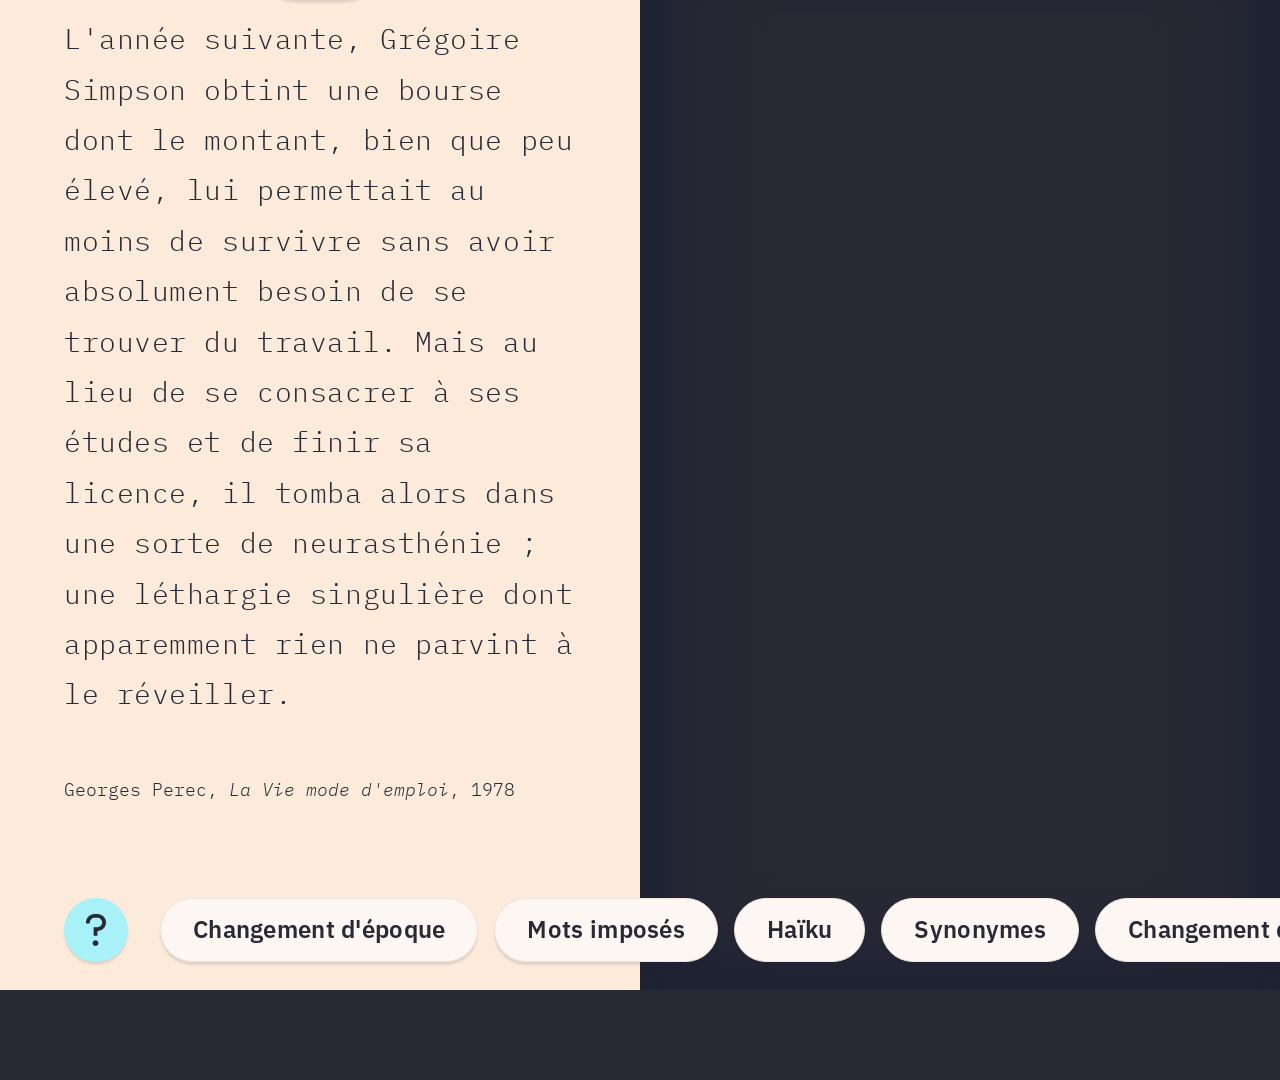
==== static/index.html @ 08ac171f "no version" ====
<!DOCTYPE html>
<html>

<head>
    <meta charset="utf-8">
    <title>Perec staging</title>
    <meta name="description" content="">
    <meta name="viewport" content="width=device-width, initial-scale=1">
    <link rel="stylesheet" href="css/style.css">
    <link rel="icon" href="favicon.ico" />
</head>

<body>
    <div id="content">
        <div class="page" id="left">
            <button id="btn-renew-extract" class="btn-page-action" aria-label="Renouveler l'extrait" title="Renouveler l'extrait">
                <svg viewBox="0 0 29 40" fill="none" xmlns="http://www.w3.org/2000/svg"><path d="M1.63125 26.7274C1.02708 25.6329 0.604167 24.5306 0.3625 23.4207C0.120833 22.3109 0 21.1783 0 20.0229C0 16.0396 1.42734 12.6112 4.28202 9.73774C7.13673 6.86431 10.5427 5.4276 14.5 5.4276H16.4485L12.8234 1.77879L14.5906 0L21.3423 6.7959L14.5906 13.5918L12.7781 11.7674L16.3577 8.1642H14.5C11.2677 8.1642 8.4961 9.32726 6.18515 11.6534C3.87423 13.9795 2.71875 16.7693 2.71875 20.0229C2.71875 20.9046 2.80182 21.7407 2.96798 22.5314C3.13412 23.322 3.33802 24.0669 3.57969 24.7663L1.63125 26.7274ZM14.3188 40L7.56719 33.2041L14.3188 26.4081L16.086 28.187L12.4609 31.8359H14.5C17.7323 31.8359 20.5039 30.6727 22.8149 28.3466C25.1257 26.0206 26.2813 23.2307 26.2813 19.9771C26.2813 19.0954 26.2057 18.2593 26.0548 17.4687C25.9037 16.678 25.677 15.9331 25.375 15.2337L27.3235 13.2725C27.9276 14.3671 28.3581 15.4694 28.6149 16.5793C28.8717 17.6891 29 18.8217 29 19.9771C29 23.9604 27.5726 27.3889 24.718 30.2623C21.8632 33.1357 18.4573 34.5724 14.5 34.5724H12.4609L16.086 38.2211L14.3188 40Z"/></svg>
            </button>
            <div class="text-content-original">L'année suivante, Grégoire Simpson obtint une bourse dont le montant,
                bien que peu élevé, lui permettait au moins de survivre sans avoir absolument besoin de se trouver du travail.
                Mais au lieu de se consacrer à ses études et de finir sa licence, il tomba alors dans une sorte de neurasthénie ;
                une léthargie singulière dont apparemment rien ne parvint à le réveiller.
            </div>
            <div class="text-source">Georges Perec, <em>La Vie mode d'emploi</em>, 1978</div>
        </div>
        <div class="page" id="right">
            <div id="constraint-badge">
                <span id="constraint-badge-label"></span>
                <span id="constraint-badge-value"></span>
            </div>
            <div id="canvas-scroll">
                <div id="text-iteration">
                <svg class="picto-robot" viewBox="0 0 32 32" xmlns="http://www.w3.org/2000/svg" aria-hidden="true"><path d="M6.464 18.4153C5.77178 18.4153 5.188 18.1754 4.71267 17.6957C4.23756 17.2159 4 16.6344 4 15.9513C4 15.2682 4.23989 14.6868 4.71967 14.207C5.19967 13.7272 5.78111 13.4873 6.464 13.4873V9.64367C6.464 9.15256 6.649 8.72211 7.019 8.35233C7.38878 7.98233 7.81922 7.79733 8.31033 7.79733H13.536C13.536 7.10511 13.7736 6.52133 14.2487 6.046C14.724 5.57089 15.3078 5.33333 16 5.33333C16.6922 5.33333 17.276 5.57322 17.7513 6.053C18.2264 6.533 18.464 7.11444 18.464 7.79733H23.6897C24.1808 7.79733 24.6112 7.98233 24.981 8.35233C25.351 8.72211 25.536 9.15256 25.536 9.64367V13.4873C26.2282 13.4873 26.812 13.7272 27.2873 14.207C27.7624 14.6868 28 15.2682 28 15.9513C28 16.6344 27.7601 17.2159 27.2803 17.6957C26.8003 18.1754 26.2189 18.4153 25.536 18.4153V24.8207C25.536 25.3116 25.351 25.742 24.981 26.112C24.6112 26.4818 24.1808 26.6667 23.6897 26.6667H8.31033C7.81922 26.6667 7.38878 26.4818 7.019 26.112C6.649 25.742 6.464 25.3116 6.464 24.8207V18.4153ZM12.473 15.8063C12.6688 15.6052 12.7667 15.3612 12.7667 15.0743C12.7667 14.7872 12.6662 14.5458 12.4653 14.35C12.2642 14.1542 12.0202 14.0563 11.7333 14.0563C11.4462 14.0563 11.2048 14.1569 11.009 14.358C10.8132 14.5589 10.7153 14.8029 10.7153 15.09C10.7153 15.3771 10.8158 15.6184 11.0167 15.814C11.2178 16.0098 11.4619 16.1077 11.749 16.1077C12.0359 16.1077 12.2772 16.0072 12.473 15.8063ZM20.991 15.8063C21.1868 15.6052 21.2847 15.3612 21.2847 15.0743C21.2847 14.7872 21.1842 14.5458 20.9833 14.35C20.7822 14.1542 20.5381 14.0563 20.251 14.0563C19.9641 14.0563 19.7228 14.1569 19.527 14.358C19.3312 14.5589 19.2333 14.8029 19.2333 15.09C19.2333 15.3771 19.3338 15.6184 19.5347 15.814C19.7358 16.0098 19.9798 16.1077 20.2667 16.1077C20.5538 16.1077 20.7952 16.0072 20.991 15.8063ZM11.2207 21.9103H20.7793V20.8847H11.2207V21.9103ZM8.31033 25.641H23.6897C23.9119 25.641 24.1042 25.5641 24.2667 25.4103C24.4291 25.2563 24.5103 25.0598 24.5103 24.8207V9.64367C24.5103 9.42144 24.4291 9.22911 24.2667 9.06667C24.1042 8.90422 23.9119 8.823 23.6897 8.823H8.31033C8.08811 8.823 7.89578 8.90422 7.73333 9.06667C7.57089 9.22911 7.48967 9.42144 7.48967 9.64367V24.8207C7.48967 25.0598 7.57089 25.2563 7.73333 25.4103C7.89578 25.5641 8.08811 25.641 8.31033 25.641Z"/></svg>
                <span>Texte généré par l'IA n° <span id="text-iteration-number">1</span>, <span id="text-iteration-year"></span></span>
                </div>
                <canvas id="gameCanvas"></canvas>
            </div>
            <div id="overlay"></div>
        </div>
    </div>

    <div id="help-panel">
        <div class="help-main">
            <div id="help-intro">
                <h1>Jeux d'écriture</h1>
                <p>À partir d'un extrait de <em>La Vie mode d'emploi</em> de Georges Perec, six contraintes d'écriture — inspirées des pratiques oulipistes — transforment le texte source.<br>Explorez comment la forme modifie le sens, et comment une même matière narrative peut donner naissance à des textes radicalement différents.</p>
            </div>
            <div id="help-constraints-grid">
                <div class="help-card">
                    <h2>Changement d'époque</h2>
                    <p>Réécriture du texte source dans une autre période historique. Le vocabulaire, les références culturelles et les réalités sociales sont adaptés à l'époque choisie.</p>
                </div>
                <div class="help-card">
                    <h2>Mots imposés</h2>
                    <p>Réécriture intégrant des mots ou expressions imposés (mis en valeur). Le texte absorbe naturellement ces éléments sans que leur présence semble artificielle.</p>
                </div>
                <div class="help-card">
                    <h2>Haïku</h2>
                    <p>Condensation en une forme poétique japonaise de trois vers. L'essentiel de la scène est capturé dans l'économie des mots et la juxtaposition des images.</p>
                </div>
                <div class="help-card">
                    <h2>Synonymes</h2>
                    <p>Réécriture dans laquelle les mots clés (mis en valeur) sont remplacés par des synonymes ou périphrases équivalentes, en conservant la structure narrative du texte original.</p>
                </div>
                <div class="help-card">
                    <h2>Changement de lieu</h2>
                    <p>Réécriture déplaçant l'action dans une autre géographie. L'atmosphère, les noms propres et les références culturelles sont adaptés au nouvel environnement choisi.</p>
                </div>
                <div class="help-card">
                    <h2>Changement de genre littéraire</h2>
                    <p>Réécriture selon les codes d'un autre genre littéraire (théâtre, discours, poésie, lettre...) avec ses conventions formelles et sa posture narrative spécifiques.</p>
                </div>
            </div>
        </div>
        <div id="help-legal">
            <div>
                <p>MENTIONS LÉGALES - Pulvinar ultricies risus erat dignissim ultricies ac erat nisl volutpat. Aenean platea faucibus vestibulum justo nullam risus facilisi nulla commodo. Ultricies amet lacus mollis pretium feugiat orci. Dolor in ornare dolor rutrum. Sed purus massa elementum non feugiat. Aenean arcu nulla mattis magna sit. Etiam sit donec vivamus sed nascetur fusce. Eu suspendisse in tempus vitae. Ut amet netus purus mus pretium amet phasellus. Elit quis ac sit turpis tristique eu. Quis eu mattis massa consequat vulputate in habitant eros. Mauris massa egestas sagittis vulputate donec integer laoreet.</p>
            </div>
            <div>
                <p>In justo adipiscing semper eget enim mauris elit felis lacus. Non sit nam velit duis ut ut. Risus adipiscing vulputate rhoncus integer ullamcorper erat tellus nulla. Maecenas diam suscipit tincidunt fringilla. Ultrices viverra egestas scelerisque a integer arcu. Nec dui et lectus vestibulum. Quis molestie praesent mauris proin est purus nulla. Lorem volutpat ac pellentesque enim.</p>
                <br><p>Version 0.1 - Thu Jul 23 2026 18:24:04 </p>
            </div>
        </div>
    </div>

    <div id="idle-veil"></div>

    <div id="action-bar">
        <button id="btn-help">
            <svg class="icon-question" viewBox="0 0 20 32" fill="none" xmlns="http://www.w3.org/2000/svg" width="20" height="32"><path d="M9.52382 32C11.1018 32 12.381 30.7359 12.381 29.1765C12.381 27.6171 11.1018 26.3529 9.52382 26.3529C7.94587 26.3529 6.66668 27.6171 6.66668 29.1765C6.66668 30.7359 7.94587 32 9.52382 32Z" fill="currentColor"/><path d="M11.4286 2.10102e-05H8.57144C7.44512 -0.00246076 6.3294 0.214944 5.28833 0.639752C4.24727 1.06456 3.30136 1.6884 2.50493 2.47546C1.7085 3.26252 1.07723 4.1973 0.647367 5.22612C0.217502 6.25494 -0.00249005 7.35753 2.12605e-05 8.4706V9.41178H3.80954V8.4706C3.80954 7.22253 4.31124 6.02557 5.20427 5.14304C6.0973 4.26052 7.30851 3.76472 8.57144 3.76472H11.4286C12.6915 3.76472 13.9027 4.26052 14.7958 5.14304C15.6888 6.02557 16.1905 7.22253 16.1905 8.4706C16.1905 9.71868 15.6888 10.9156 14.7958 11.7982C13.9027 12.6807 12.6915 13.1765 11.4286 13.1765H7.61906V21.6471H11.4286V16.9412C13.7019 16.9412 15.882 16.0487 17.4895 14.4602C19.0969 12.8717 20 10.7171 20 8.4706C20 6.22406 19.0969 4.06954 17.4895 2.481C15.882 0.892455 13.7019 2.10102e-05 11.4286 2.10102e-05Z" fill="currentColor"/></svg>
            <svg class="icon-close" viewBox="0 0 32 32" fill="none" xmlns="http://www.w3.org/2000/svg" width="32" height="32"><path d="M28.3429 32L16 19.6571L3.65714 32L0 28.3429L12.3429 16L0 3.65714L3.65714 0L16 12.3429L28.3429 0L32 3.65714L19.6571 16L32 28.3429L28.3429 32Z" fill="currentColor"/></svg>
        </button>
        <button id="btn-close-help">Fermer la notice</button>
        <div id="contraintes">
            <button class="btn-contrainte" data-id="changement_epoque">Changement d'époque</button>
            <button class="btn-contrainte" data-id="forcage">Mots imposés</button>
            <button class="btn-contrainte" data-id="haiku">Haïku</button>
            <button class="btn-contrainte" data-id="homosemantique">Synonymes</button>
            <button class="btn-contrainte" data-id="changement_lieu">Changement de lieu</button>
            <button class="btn-contrainte" data-id="changement_genre_litteraire">Changement de genre littéraire</button>
        </div>
    </div>

    <script type="module" src="js/main.js"></script>
</body>

</html>
---- static/css/style.css ----
/* ==========================================
   Polices — servies depuis static/fonts/, la borne devant fonctionner
   hors ligne. font-display: block évite d'afficher une fraction de seconde
   la police de repli (fichiers locaux : le chargement est immédiat).
   Les quatre graisses de la Mono sont déclarées, mais seules celles
   réellement utilisées sont téléchargées par le navigateur : passer le
   texte source en Regular ne coûte qu'un font-weight à changer.

   La Sans est une variable : deux fichiers couvrent les quatre graisses
   utilisées par l'interface (300 signature IA, 400 mentions légales et
   corps des cartes, 600 boutons et titres, 700 titre de la notice).
   Elle est déclarée sous le nom « IBM Plex Sans » plutôt que sous son nom
   interne « IBM Plex Sans Var » : le rendu est ainsi identique partout, y
   compris sur une machine où une IBM Plex Sans statique serait installée.
   ========================================== */
@font-face {
    font-family: 'IBM Plex Sans';
    src: url('../fonts/IBMPlexSansVar-Roman.woff2') format('woff2');
    font-weight: 100 700;
    font-style: normal;
    font-display: block;
}

@font-face {
    font-family: 'IBM Plex Sans';
    src: url('../fonts/IBMPlexSansVar-Italic.woff2') format('woff2');
    font-weight: 100 700;
    font-style: italic;
    font-display: block;
}

@font-face {
    font-family: 'IBM Plex Mono';
    src: url('../fonts/IBMPlexMono-Light.woff2') format('woff2');
    font-weight: 300;
    font-style: normal;
    font-display: block;
}

@font-face {
    font-family: 'IBM Plex Mono';
    src: url('../fonts/IBMPlexMono-LightItalic.woff2') format('woff2');
    font-weight: 300;
    font-style: italic;
    font-display: block;
}

@font-face {
    font-family: 'IBM Plex Mono';
    src: url('../fonts/IBMPlexMono-Regular.woff2') format('woff2');
    font-weight: 400;
    font-style: normal;
    font-display: block;
}

@font-face {
    font-family: 'IBM Plex Mono';
    src: url('../fonts/IBMPlexMono-Italic.woff2') format('woff2');
    font-weight: 400;
    font-style: italic;
    font-display: block;
}

:root {

    /* ===== Surfaces ===== */
    --color-app-bg:       #F7A359;                  /* fond de l'application, hors pages */
    --color-page-bg:      #FCEBDB;                  /* page gauche — papier */
    --color-canvas-bg:    #272935;                  /* page droite — canvas d'animation */
    --color-help-bg:      #4F5A9D;                  /* panneau d'aide */
    --color-idle-veil:    rgba(39, 41, 53, 0.4);    /* voile du mode inactif, dérivé de --color-canvas-bg */

    /* ===== Textes ===== */
    --color-text-on-help:   #FCEBDB;                     /* libellés et icônes sur fonds de la notice d'aide */
    --color-text-on-dark:   #FCEBDB;                     /* libellés et icônes sur fonds sombres */
    --color-text-on-light:  #272935;                     /* libellés et icônes sur fonds clairs */

    /* ===== Composants ===== */
    --color-btn-bg:           #FCF7F3;                   /* bouton contrainte sélectionné */
    --color-btn-text:         #272935;
    --color-btn-border:       #EFE4DB;

    --color-btn-active-bg:    #4F5A9D;                   /* bouton contrainte actif */
    --color-btn-active-text:  #A8F1F9;
    --color-btn-active-border:rgba(239, 228, 219, 0.0);

    --color-accent:           #A8F1F9;                   /* bouton aide,  */
    --color-on-accent:        #272935;                   /* icon bouton aide */

    --color-help-card-text:   #A8F1F9;                   /* texte des cards de la notice d'aide */
    --color-help-card-border: #a8f1f966;                 /* contour des cards de la notice d'aide */

    --shadow-btn:             0px 3px 2px rgba(39, 41, 53, 0.12);  /* effet « Button » Figma */


    /* Grilles (lues par main.js pour le canvas) — la maquette ne les fait plus apparaître ; remonter l'alpha ici suffit à les réafficher. */
    --color-grid-canvas: rgba(252, 235, 219, 0);

    /* ===== Moteur d'animation (défauts lus par js/engine/params.js,
       réglables en direct via le panneau de contrôle) ===== */
    --color-anim-physical:  var(--color-text-on-dark);   /* particules physiques */
    --color-anim-highlight: var(--color-on-accent);      /* couleur du texte highlight */
    --color-anim-highlight-bg:   var(--color-accent);    /* exergue des mots sur le canvas (lu par main.js) */

    --color-anim-ephemeral: #6925e9;                   /* plasma / cellules éphémères */
    --color-anim-collision: #00ffcc;                   /* étincelles de collision */

    --color-canvas-vignette:  #1F2232;                 /* vignetage du canvas (ombre interne) */

    /* === Polices === */
    --font-ibm-plex-sans: 'IBM Plex Sans', system-ui, sans-serif;
    --font-ibm-plex-mono: 'IBM Plex Mono', ui-monospace, monospace;
}
html
{
    height: 100vh;
    display: flex;
    justify-content: center;
    align-items: center;
}

body {
    margin: 0;
    overflow: hidden;
    position: relative;

    background: var(--color-canvas-bg);
    color: var(--color-text-on-light);
    font-family: var(--font-ibm-plex-sans);
    font-size: 24px;

    display: flex;
    width: 1920px;
    height: 1080px;
    flex-direction: column;
    justify-content: center;
    align-items: center;
}

canvas {
    background-color: var(--color-canvas-bg);
}

#ui {
    position: absolute;
    top: 20px;
    left: 20px;
    pointer-events: none;
}

/* Les pages occupent toute la hauteur : la barre d'action leur est
   superposée (cf. calque « UI » de la maquette) */
#content {
    width: 100%;
    height: 100%;
    display: flex;
    align-items: center;
}

.page {
    width: 50%;
    height: 100%;
    box-sizing: border-box;
}

#left {
    display: flex;
    flex-direction: column;
    align-items: flex-start;
    justify-content: center;
    gap: 54px;

    padding: 0 64px 80px;

    background-color: var(--color-page-bg);
}
#left { position: relative; overflow: hidden; }
#right { position: relative; overflow: hidden;}

/* Couche défilable : le canvas peut être plus haut que l'écran quand le texte
   généré déborde (main.js l'agrandit à la hauteur réelle du texte). La vignette
   et le cartouche restent, eux, fixés au cadre (hors de cette couche). */
#canvas-scroll {
    position: absolute;
    inset: 0;
    overflow-y: auto;
    overflow-x: hidden;
    overscroll-behavior: contain;
    -webkit-overflow-scrolling: touch;   /* défilement inertiel sur tactile */
    scrollbar-width: none;               /* Firefox : barre masquée */
}
#canvas-scroll::-webkit-scrollbar { display: none; }   /* WebKit : barre masquée */

#gameCanvas { display: block; }

#overlay
{
    width: 100%;
    height: 100%;
    position: absolute;
    /* Cadre décoratif au-dessus du canvas : ne doit pas intercepter le
       défilement, qui doit atteindre la couche #canvas-scroll en dessous. */
    pointer-events: none;

    box-shadow: 0px 0px 67px 36px var(--color-canvas-vignette) inset;
    -webkit-box-shadow: 0px 0px 67px 36px var(--color-canvas-vignette) inset;
    -moz-box-shadow: 0px 0px 67px 36px var(--color-canvas-vignette) inset;
}

.text-content-original {
    position: relative;
    display: block;
    width: 100%;
    font-family: var(--font-ibm-plex-mono);
    font-weight: 300;                 /* Light — passer à 400 pour la Regular */
    font-size: 28px;
    line-height: 1.8;
    letter-spacing: 0.56px;
    color: var(--color-text-on-light);
}

/* Mots du texte source réutilisés par la contrainte (forçage / homosémantique),
   surlignés en écho à leur mise en exergue sur le canvas (cf. ui.js →
   highlightSource). Même aplat que l'exergue du canvas pour lier les deux. */
.source-highlight {
    background-color: var(--color-anim-highlight-bg);
    color: var(--color-on-accent);
    border-radius: 3px;
    box-decoration-break: clone;
    -webkit-box-decoration-break: clone;
}

.text-source {
    display: block;
    width: 100%;
    font-family: var(--font-ibm-plex-mono);
    font-weight: 300;                 /* Light — passer à 400 pour la Regular */
    font-size: 18px;
    line-height: 32px;
    text-align: left;
    color: var(--color-text-on-light);
}

#btn-help {
    width: 64px;
    height: 64px;
    flex-shrink: 0;
    border: none;
    border-radius: 50%;
    background: var(--color-accent);
    box-shadow: var(--shadow-btn);
    cursor: pointer;
    display: flex;
    align-items: center;
    justify-content: center;
}

#btn-help .icon-question { display: flex; color: var(--color-on-accent); }
#btn-help .icon-close { display: none; color: var(--color-on-accent); }

#btn-help.active .icon-question { display: none; }
#btn-help.active .icon-close { display: flex; }

/* Libellé « Fermer la notice » — remplace les contraintes quand l'aide est
   ouverte (cf. maquette « A2 - Modale d'aide ») */
#btn-close-help {
    display: none;
    flex: 1;
    margin-left: 32px;
    padding: 0;
    border: none;
    background: transparent;
    text-align: left;
    font-family: var(--font-ibm-plex-sans);
    font-weight: 600;
    font-size: 24px;
    letter-spacing: 0.288px;
    text-transform: uppercase;
    color: var(--color-accent);
    cursor: pointer;
}

body.help-open #btn-close-help { display: block; }
body.help-open #contraintes { display: none; }

/* Barre d'action superposée aux pages, sans fond propre */
#action-bar {
    position: absolute;
    left: 0;
    bottom: 0;
    background: transparent;
    width: 100%;
    height: 120px;
    display: flex;
    align-items: center;
    justify-content: flex-start;
    padding: 20px 0 20px 64px;
    box-sizing: border-box;
    z-index: 30;   /* au-dessus du voile du mode inactif et du panneau d'aide */
}

#contraintes {
    flex: 1;
    height: 100%;
    display: flex;
    align-items: center;
    justify-content: center;
    gap: 16px;
    margin-left: 32px;
}

.btn-contrainte {
    min-width: max-content;
    height: 64px;
    padding: 10px 32px 12px 32px;
    border: 1px solid var(--color-btn-border);
    border-radius: 120px;
    font-family: var(--font-ibm-plex-sans);
    font-weight: 600;
    font-size: 24px;
    font-style: normal;
    line-height: normal;
    letter-spacing: 0.288px;
    white-space: nowrap;
    background: var(--color-btn-bg);
    color: var(--color-btn-text);
    box-shadow: var(--shadow-btn);
    cursor: pointer;
    text-align: center;
    transition: transform 0.08s ease;
}

/* Retour visuel à l'appui, que le bouton soit déjà actif ou non */
.btn-contrainte:active:not(:disabled) {
    transform: scale(0.92);
}

.btn-contrainte.active {
    background: var(--color-btn-active-bg);
    color: var(--color-btn-active-text);
    border-color: var(--color-btn-active-border);
    box-shadow: none;
    opacity: 1;
}

/* Génération en cours : le bouton est désactivé (pas de double requête),
   estompé en guise de feedback — sans animation, le texte qui se forme
   dans le canvas suffit comme indicateur d'activité */
.btn-contrainte:disabled {
    cursor: default;
    opacity: 0.55;
}

.btn-contrainte.active:disabled {
    opacity: 1;
}

/* Rebond « jello » — appliqué à un bouton aléatoire, à cadence
   légèrement irrégulière, une fois le mode inactif enclenché (main.js) */
.btn-contrainte.jello {
    animation: btn-idle-jello 0.8s both;
}

@keyframes btn-idle-jello {
    0%   { transform: scale3d(1, 1, 1); }
    30%  { transform: scale3d(0.75, 1.25, 1); }
    40%  { transform: scale3d(1.25, 0.75, 1); }
    50%  { transform: scale3d(0.85, 1.15, 1); }
    65%  { transform: scale3d(1.05, 0.95, 1); }
    75%  { transform: scale3d(0.95, 1.05, 1); }
    100% { transform: scale3d(1, 1, 1); }
}

/* Voile du mode inactif — assombrit tout sauf la barre d'action pour
   mettre les boutons de contrainte en exergue (piloté par main.js) */
#idle-veil {
    position: absolute;
    top: 0;
    left: 0;
    width: 100%;
    height: 100%;
    background: var(--color-idle-veil);
    opacity: 0;
    transition: opacity 0.5s ease;  /* disparition rapide au retour de l'utilisateur */
    pointer-events: none;
    z-index: 25;                    /* au-dessus des pages et du panneau d'aide */
}

#idle-veil.visible {
    opacity: 1;
    transition: opacity 1.6s ease;  /* apparition lente et douce */
}

#help-panel {
    display: none;
    position: absolute;
    top: 0;
    left: 0;
    width: 100%;
    height: 100%;
    background: var(--color-help-bg);
    z-index: 20;
    /* 120px en bas : la barre d'action est superposée au panneau, les
       mentions légales ne doivent pas passer dessous */
    padding: 56px 80px 120px;
    box-sizing: border-box;
    flex-direction: column;
    gap: 40px;
}

#help-panel.open {
    display: flex;
}

.help-main {
    display: flex;
    flex-direction: column;
    gap: 58px;
}

#help-intro {
    display: flex;
    flex-direction: column;
    gap: 16px;
}

#help-intro h1 {
    margin: 0;
    font-size: 32px;
    font-weight: 700;
    color: var(--color-text-on-help);
    line-height: normal;
}

#help-intro p {
    margin: 0;
    font-size: 20px;
    font-weight: 600;
    letter-spacing: 0.8px;
    color: var(--color-text-on-help);
    line-height: 1.6;
}

#help-constraints-grid {
    display: grid;
    grid-template-columns: repeat(3, 1fr);
    gap: 0px;
}

.help-card {
    padding: 44px 48px 48px;
    border-top: 1px solid var(--color-help-card-border);
    border-left: 1px solid var(--color-help-card-border);
    display: flex;
    flex-direction: column;
    gap: 16px;
    color: var(--color-help-card-text);
}

.help-card:nth-child(3n) {
    border-right: 1px solid var(--color-help-card-border);
}

.help-card:nth-child(n+4) {
    border-bottom: 1px solid var(--color-help-card-border);
}

.help-card h2 {
    margin: 0;
    font-size: 24px;
    font-weight: 600;
    color: inherit;
    line-height: normal;
}

.help-card p {
    margin: 0;
    font-size: 20px;
    font-weight: 400;
    color: inherit;
    line-height: 1.6;
}

#help-legal {
    display: flex;
    gap: 32px;
    font-size: 14px;
    line-height: 1.5;
    color: var(--color-text-on-help);
    font-weight: 400;
    margin-top: 0;
}

#help-legal > div {
    flex: 1;
    margin: 0;
}

#help-legal p {
    margin: 0;
}

/* Cartouche du paramètre de contrainte (lieu, époque, genre) — suspendu
   en haut de la page générée, cf. maquette Figma « A2.2 Vue principale » */
#constraint-badge {
    position: absolute;
    top: 0;
    left: 50%;
    transform: translateX(-50%);
    z-index: 10;
    display: flex;
    gap: 8px;
    align-items: center;
    padding: 32px 48px;
    border-radius: 0 0 40px 40px;
    background: var(--color-btn-active-bg);
    color: var(--color-btn-active-text);
    font-family: var(--font-ibm-plex-sans);
    font-weight: 600;
    font-size: 20px;
    letter-spacing: 1px;
    text-transform: uppercase;
    white-space: nowrap;

    /* Au repos, le cartouche est remonté hors du cadre : #right étant en
       overflow:hidden, il est réellement hors de l'écran. Il descend à sa
       place quand la contrainte a un paramètre, et remonte quand elle n'en
       a plus.
       Le déplacement est seul en scène — pas de fondu : le cartouche garde
       son opacité pleine et c'est le bord du cadre qui le fait disparaître,
       comme un objet qui sort du champ.
       visibility bascule à la fin de la sortie seulement, pour le retirer de
       l'arbre d'accessibilité sans couper la transition. */
    transform: translate(-50%, -100%);
    visibility: hidden;
    pointer-events: none;
    transition:
        transform 0.9s cubic-bezier(0.55, 0, 0.85, 0.35),    /* sortie : s'échappe vers le haut */
        visibility 0s linear 0.9s;
}

#constraint-badge.visible {
    transform: translate(-50%, 0);
    visibility: visible;
    transition:
        transform 1.1s cubic-bezier(0.22, 1.2, 0.36, 1),     /* entrée : arrive et se pose */
        visibility 0s;
}

/* ==========================================
   Actions sur les pages (renouveler / nouveau texte / itération)
   ========================================== */

/* Signature du texte généré — positionnée sous le texte du canvas par
   main.js, qui connaît la hauteur réellement occupée par la simulation */
#text-iteration {
    position: absolute;
    top: 228px;
    /* Même marge que le texte du canvas — main.js la calcule à partir de
       celle de la page originale et l'arrondit à la trame du canvas. */
    left: var(--canvas-margin-x, 63px);
    z-index: 10;
    display: flex;
    align-items: center;
    gap: 12px;
    font-family: var(--font-ibm-plex-sans);
    font-weight: 300;
    font-size: 18px;
    letter-spacing: 0.9px;
    color: var(--color-text-on-dark);
    text-transform: uppercase;

    /* Masquée tant que le texte n'est pas formé (piloté par main.js) :
       disparition franche au déclenchement, retour en fondu lent une fois
       le texte stabilisé. */
    opacity: 0;
    transition: opacity 0.35s ease;
    pointer-events: none;
}

#text-iteration.visible {
    opacity: 1;
    transition: opacity 1.4s ease;
}

#text-iteration .picto-robot {
    width: 32px;
    height: 32px;
    flex-shrink: 0;
    fill: currentColor;
}

/* Onglet « renouveler l'extrait » suspendu en haut de la page originale,
   pendant du cartouche de contrainte de la page générée */
.btn-page-action {
    position: absolute;
    top: 0;
    left: 50%;
    transform: translateX(-50%);
    z-index: 10;
    display: flex;
    align-items: center;
    justify-content: center;
    height: 90px;
    padding: 10px 48px 12px;
    box-sizing: border-box;
    border: 1px solid var(--color-btn-border);
    border-top: none;
    border-radius: 0 0 40px 40px;
    background: var(--color-btn-bg);
    box-shadow: var(--shadow-btn);
    cursor: pointer;
}

#btn-renew-extract svg {
    width: 29px;
    height: 40px;
    fill: var(--color-text-on-light);
}

#btn-renew-extract:disabled {
    opacity: 0.5;
    cursor: default;
}

.btn-page-action:focus-visible {
    outline: 2px solid currentColor;
    outline-offset: 4px;
}

#btn-renew-extract svg:active {
    transform: scale(0.85);
}

#btn-help svg:active {
    transform: scale(0.85);
}
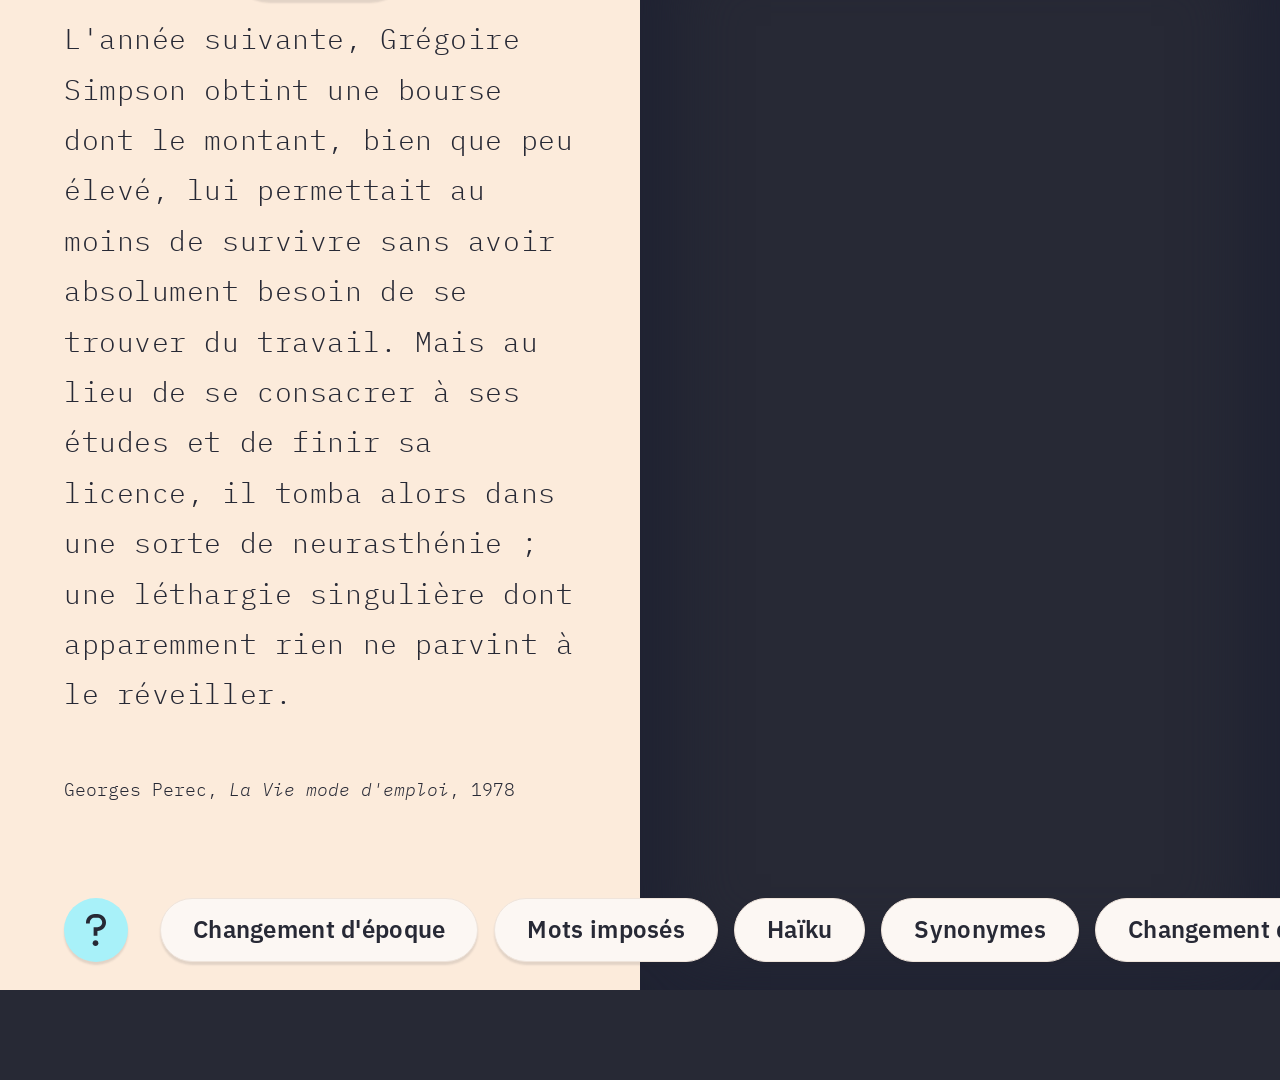
==== commit a341fe11: "modifs BnF // nouvel extrait // saut de ligne" ====
--- a/static/index.html
+++ b/static/index.html
@@ -15,6 +15,7 @@
         <div class="page" id="left">
             <button id="btn-renew-extract" class="btn-page-action" aria-label="Renouveler l'extrait" title="Renouveler l'extrait">
                 <svg viewBox="0 0 29 40" fill="none" xmlns="http://www.w3.org/2000/svg"><path d="M1.63125 26.7274C1.02708 25.6329 0.604167 24.5306 0.3625 23.4207C0.120833 22.3109 0 21.1783 0 20.0229C0 16.0396 1.42734 12.6112 4.28202 9.73774C7.13673 6.86431 10.5427 5.4276 14.5 5.4276H16.4485L12.8234 1.77879L14.5906 0L21.3423 6.7959L14.5906 13.5918L12.7781 11.7674L16.3577 8.1642H14.5C11.2677 8.1642 8.4961 9.32726 6.18515 11.6534C3.87423 13.9795 2.71875 16.7693 2.71875 20.0229C2.71875 20.9046 2.80182 21.7407 2.96798 22.5314C3.13412 23.322 3.33802 24.0669 3.57969 24.7663L1.63125 26.7274ZM14.3188 40L7.56719 33.2041L14.3188 26.4081L16.086 28.187L12.4609 31.8359H14.5C17.7323 31.8359 20.5039 30.6727 22.8149 28.3466C25.1257 26.0206 26.2813 23.2307 26.2813 19.9771C26.2813 19.0954 26.2057 18.2593 26.0548 17.4687C25.9037 16.678 25.677 15.9331 25.375 15.2337L27.3235 13.2725C27.9276 14.3671 28.3581 15.4694 28.6149 16.5793C28.8717 17.6891 29 18.8217 29 19.9771C29 23.9604 27.5726 27.3889 24.718 30.2623C21.8632 33.1357 18.4573 34.5724 14.5 34.5724H12.4609L16.086 38.2211L14.3188 40Z"/></svg>
+                <span>Nouvel extrait</span>
             </button>
             <div class="text-content-original">L'année suivante, Grégoire Simpson obtint une bourse dont le montant,
                 bien que peu élevé, lui permettait au moins de survivre sans avoir absolument besoin de se trouver du travail.
@@ -31,7 +32,7 @@
             <div id="canvas-scroll">
                 <div id="text-iteration">
                 <svg class="picto-robot" viewBox="0 0 32 32" xmlns="http://www.w3.org/2000/svg" aria-hidden="true"><path d="M6.464 18.4153C5.77178 18.4153 5.188 18.1754 4.71267 17.6957C4.23756 17.2159 4 16.6344 4 15.9513C4 15.2682 4.23989 14.6868 4.71967 14.207C5.19967 13.7272 5.78111 13.4873 6.464 13.4873V9.64367C6.464 9.15256 6.649 8.72211 7.019 8.35233C7.38878 7.98233 7.81922 7.79733 8.31033 7.79733H13.536C13.536 7.10511 13.7736 6.52133 14.2487 6.046C14.724 5.57089 15.3078 5.33333 16 5.33333C16.6922 5.33333 17.276 5.57322 17.7513 6.053C18.2264 6.533 18.464 7.11444 18.464 7.79733H23.6897C24.1808 7.79733 24.6112 7.98233 24.981 8.35233C25.351 8.72211 25.536 9.15256 25.536 9.64367V13.4873C26.2282 13.4873 26.812 13.7272 27.2873 14.207C27.7624 14.6868 28 15.2682 28 15.9513C28 16.6344 27.7601 17.2159 27.2803 17.6957C26.8003 18.1754 26.2189 18.4153 25.536 18.4153V24.8207C25.536 25.3116 25.351 25.742 24.981 26.112C24.6112 26.4818 24.1808 26.6667 23.6897 26.6667H8.31033C7.81922 26.6667 7.38878 26.4818 7.019 26.112C6.649 25.742 6.464 25.3116 6.464 24.8207V18.4153ZM12.473 15.8063C12.6688 15.6052 12.7667 15.3612 12.7667 15.0743C12.7667 14.7872 12.6662 14.5458 12.4653 14.35C12.2642 14.1542 12.0202 14.0563 11.7333 14.0563C11.4462 14.0563 11.2048 14.1569 11.009 14.358C10.8132 14.5589 10.7153 14.8029 10.7153 15.09C10.7153 15.3771 10.8158 15.6184 11.0167 15.814C11.2178 16.0098 11.4619 16.1077 11.749 16.1077C12.0359 16.1077 12.2772 16.0072 12.473 15.8063ZM20.991 15.8063C21.1868 15.6052 21.2847 15.3612 21.2847 15.0743C21.2847 14.7872 21.1842 14.5458 20.9833 14.35C20.7822 14.1542 20.5381 14.0563 20.251 14.0563C19.9641 14.0563 19.7228 14.1569 19.527 14.358C19.3312 14.5589 19.2333 14.8029 19.2333 15.09C19.2333 15.3771 19.3338 15.6184 19.5347 15.814C19.7358 16.0098 19.9798 16.1077 20.2667 16.1077C20.5538 16.1077 20.7952 16.0072 20.991 15.8063ZM11.2207 21.9103H20.7793V20.8847H11.2207V21.9103ZM8.31033 25.641H23.6897C23.9119 25.641 24.1042 25.5641 24.2667 25.4103C24.4291 25.2563 24.5103 25.0598 24.5103 24.8207V9.64367C24.5103 9.42144 24.4291 9.22911 24.2667 9.06667C24.1042 8.90422 23.9119 8.823 23.6897 8.823H8.31033C8.08811 8.823 7.89578 8.90422 7.73333 9.06667C7.57089 9.22911 7.48967 9.42144 7.48967 9.64367V24.8207C7.48967 25.0598 7.57089 25.2563 7.73333 25.4103C7.89578 25.5641 8.08811 25.641 8.31033 25.641Z"/></svg>
-                <span>Texte généré par l'IA n° <span id="text-iteration-number">1</span>, <span id="text-iteration-year"></span></span>
+                <span>Texte généré par l'IA <br> n° <span id="text-iteration-number">1</span>, <span id="text-iteration-year"></span></span>
                 </div>
                 <canvas id="gameCanvas"></canvas>
             </div>
@@ -77,8 +78,8 @@
                 <p>MENTIONS LÉGALES - Pulvinar ultricies risus erat dignissim ultricies ac erat nisl volutpat. Aenean platea faucibus vestibulum justo nullam risus facilisi nulla commodo. Ultricies amet lacus mollis pretium feugiat orci. Dolor in ornare dolor rutrum. Sed purus massa elementum non feugiat. Aenean arcu nulla mattis magna sit. Etiam sit donec vivamus sed nascetur fusce. Eu suspendisse in tempus vitae. Ut amet netus purus mus pretium amet phasellus. Elit quis ac sit turpis tristique eu. Quis eu mattis massa consequat vulputate in habitant eros. Mauris massa egestas sagittis vulputate donec integer laoreet.</p>
             </div>
             <div>
-                <p>In justo adipiscing semper eget enim mauris elit felis lacus. Non sit nam velit duis ut ut. Risus adipiscing vulputate rhoncus integer ullamcorper erat tellus nulla. Maecenas diam suscipit tincidunt fringilla. Ultrices viverra egestas scelerisque a integer arcu. Nec dui et lectus vestibulum. Quis molestie praesent mauris proin est purus nulla. Lorem volutpat ac pellentesque enim.</p>
-                <br><p>Version 0.1 - Thu Jul 23 2026 18:24:04 </p>
+                <p>Le modèle Gemma de Google DeepMind tourne en local sur un Apple M4 Pro. La consommation d’énergie par requête est au maximum de 0,19 Wh (NB : 0,34 Wh avec ChatGPT, 0,3 à 3 Wh pour une requête Google en fonction de la complexité).</p>
+                <br><p class="no-version">Version 0.1 - Thu Jul 30 2026 14:46:40 </p>
             </div>
         </div>
     </div>
--- a/static/css/style.css
+++ b/static/css/style.css
@@ -599,6 +599,9 @@
     transform: translateX(-50%);
     z-index: 10;
     display: flex;
+    flex-direction: column;
+    gap: 10px;
+    font-family: var(--font-ibm-plex-sans);
     align-items: center;
     justify-content: center;
     height: 90px;
@@ -634,4 +637,13 @@
 
 #btn-help svg:active {
     transform: scale(0.85);
+}
+
+.no-version {
+    color: #FFFFFF05;
+    cursor: pointer;
+}
+
+.no-version:hover {
+    color:var(--color-text-on-dark) 
 }
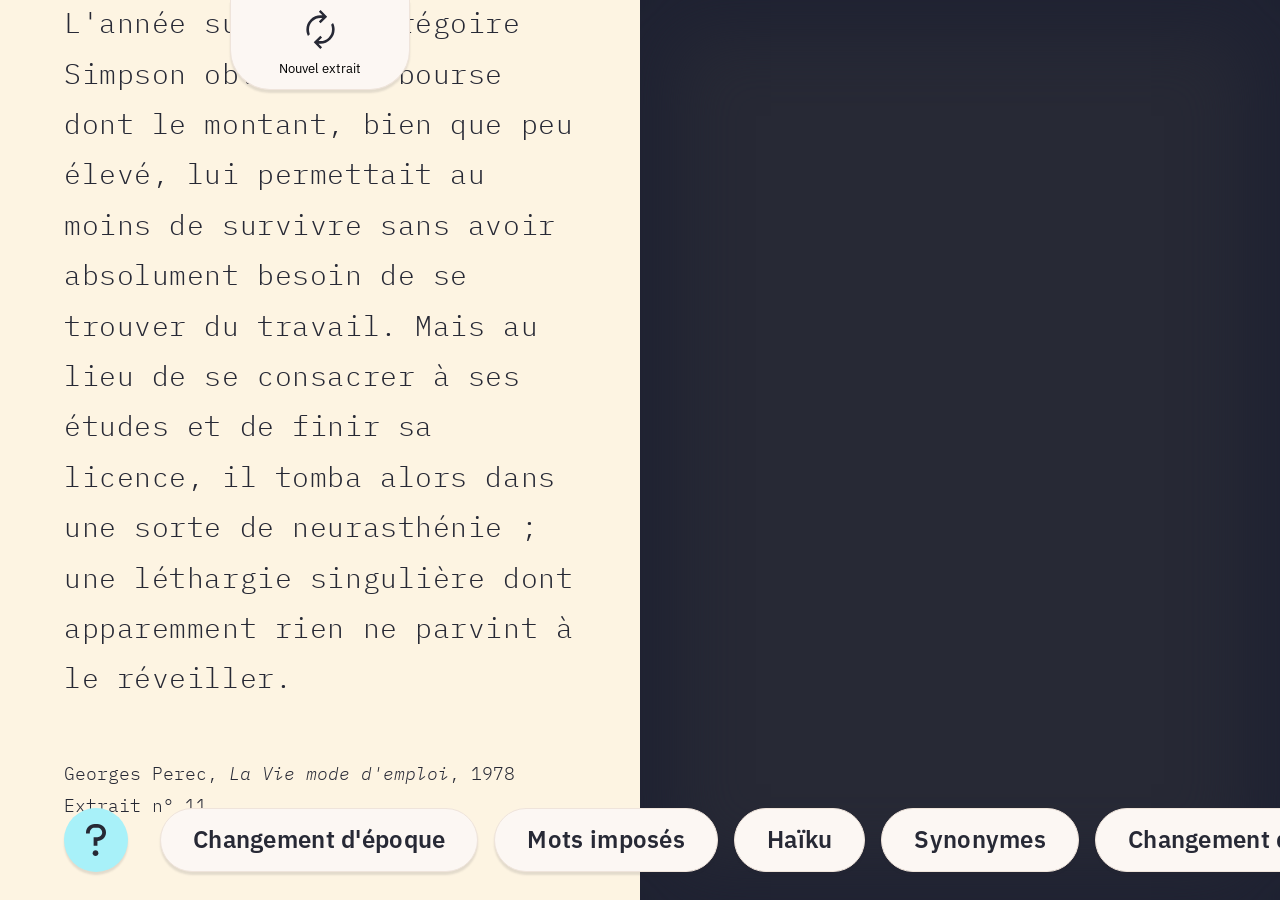
==== commit f6960c41: "Modif graphiques et textes rose->jaune, ajout "extrait n°x", modifs textes modale d'aide, responsive" ====
--- a/static/index.html
+++ b/static/index.html
@@ -22,7 +22,8 @@
                 Mais au lieu de se consacrer à ses études et de finir sa licence, il tomba alors dans une sorte de neurasthénie ;
                 une léthargie singulière dont apparemment rien ne parvint à le réveiller.
             </div>
-            <div class="text-source">Georges Perec, <em>La Vie mode d'emploi</em>, 1978</div>
+            <div class="text-source">Georges Perec, <span class="text-source-italic">La Vie mode d'emploi</span>, 1978 <br> Extrait n° <span id="current-extract-id">11</span></div>
+
         </div>
         <div class="page" id="right">
             <div id="constraint-badge">
@@ -44,7 +45,7 @@
         <div class="help-main">
             <div id="help-intro">
                 <h1>Jeux d'écriture</h1>
-                <p>À partir d'un extrait de <em>La Vie mode d'emploi</em> de Georges Perec, six contraintes d'écriture — inspirées des pratiques oulipistes — transforment le texte source.<br>Explorez comment la forme modifie le sens, et comment une même matière narrative peut donner naissance à des textes radicalement différents.</p>
+                <p>À partir d'un extrait de <em>La Vie mode d'emploi</em> de Georges Perec, six contraintes d'écriture — inspirées des pratiques oulipiennes — transforment le texte source.<br>Explorez comment la forme modifie le sens, et comment une même matière narrative peut donner naissance à des textes radicalement différents.</p>
             </div>
             <div id="help-constraints-grid">
                 <div class="help-card">
@@ -74,13 +75,20 @@
             </div>
         </div>
         <div id="help-legal">
-            <div>
-                <p>MENTIONS LÉGALES - Pulvinar ultricies risus erat dignissim ultricies ac erat nisl volutpat. Aenean platea faucibus vestibulum justo nullam risus facilisi nulla commodo. Ultricies amet lacus mollis pretium feugiat orci. Dolor in ornare dolor rutrum. Sed purus massa elementum non feugiat. Aenean arcu nulla mattis magna sit. Etiam sit donec vivamus sed nascetur fusce. Eu suspendisse in tempus vitae. Ut amet netus purus mus pretium amet phasellus. Elit quis ac sit turpis tristique eu. Quis eu mattis massa consequat vulputate in habitant eros. Mauris massa egestas sagittis vulputate donec integer laoreet.</p>
+                <div>
+                    <p>Le modèle Gemma de Google DeepMind tourne en local sur un Apple M4 Pro.  <br>La consommation d’énergie par requête est au maximum de 0,19 Wh (NB : 0,34 Wh avec ChatGPT, 0,3 à 3 Wh pour une requête Google en fonction de la complexité).</p> <br>
+
+
+                    <p class="no-version">Version 1.0 - 04 Sep </p>
+                    <p>
+                        Conception et réalisation : 
+                        Teklia et reciproque <br>
+                        Production :
+                        BnF, 2026
+                    </p>
+                
             </div>
-            <div>
-                <p>Le modèle Gemma de Google DeepMind tourne en local sur un Apple M4 Pro. La consommation d’énergie par requête est au maximum de 0,19 Wh (NB : 0,34 Wh avec ChatGPT, 0,3 à 3 Wh pour une requête Google en fonction de la complexité).</p>
-                <br><p class="no-version">Version 0.1 - Thu Jul 30 2026 14:46:40 </p>
-            </div>
+
         </div>
     </div>
 
--- a/static/css/style.css
+++ b/static/css/style.css
@@ -65,19 +65,20 @@
 
     /* ===== Surfaces ===== */
     --color-app-bg:       #F7A359;                  /* fond de l'application, hors pages */
-    --color-page-bg:      #FCEBDB;                  /* page gauche — papier */
+    --color-page-bg:      #FDF4E2;                  /* page gauche — papier */
     --color-canvas-bg:    #272935;                  /* page droite — canvas d'animation */
     --color-help-bg:      #4F5A9D;                  /* panneau d'aide */
     --color-idle-veil:    rgba(39, 41, 53, 0.4);    /* voile du mode inactif, dérivé de --color-canvas-bg */
 
     /* ===== Textes ===== */
-    --color-text-on-help:   #FCEBDB;                     /* libellés et icônes sur fonds de la notice d'aide */
-    --color-text-on-dark:   #FCEBDB;                     /* libellés et icônes sur fonds sombres */
+    --color-text-on-help:   #FDF4E2;                     /* libellés et icônes sur fonds de la notice d'aide */
+    --color-text-on-dark:   #FDF4E2;                     /* libellés et icônes sur fonds sombres */
     --color-text-on-light:  #272935;                     /* libellés et icônes sur fonds clairs */
 
     /* ===== Composants ===== */
     --color-btn-bg:           #FCF7F3;                   /* bouton contrainte sélectionné */
     --color-btn-text:         #272935;
+    --color-btn-text-disabled:#A1A2A9;
     --color-btn-border:       #EFE4DB;
 
     --color-btn-active-bg:    #4F5A9D;                   /* bouton contrainte actif */
@@ -130,8 +131,8 @@
     font-size: 24px;
 
     display: flex;
-    width: 1920px;
-    height: 1080px;
+    width: 100vw;
+    height: 100vh;
     flex-direction: column;
     justify-content: center;
     align-items: center;
@@ -343,15 +344,20 @@
     opacity: 1;
 }
 
-/* Génération en cours : le bouton est désactivé (pas de double requête),
-   estompé en guise de feedback — sans animation, le texte qui se forme
-   dans le canvas suffit comme indicateur d'activité */
+/* Génération en cours : le bouton est désactivé (pas de double requête).
+   Le texte passe au style « disabled » et l'élévation (shadow) disparaît
+   pour signifier que le bouton est moins « proche » — sans animation,
+   le texte qui se forme dans le canvas suffit comme indicateur d'activité */
 .btn-contrainte:disabled {
     cursor: default;
-    opacity: 0.55;
+    color: var(--color-btn-text-disabled);
+    box-shadow: none;
+    border: none;
 }
 
 .btn-contrainte.active:disabled {
+    color: var(--color-btn-active-text);
+    box-shadow: none;
     opacity: 1;
 }
 
@@ -622,8 +628,14 @@
 }
 
 #btn-renew-extract:disabled {
-    opacity: 0.5;
     cursor: default;
+    color: var(--color-btn-text-disabled);
+    box-shadow: none;
+    border: none;
+}
+
+#btn-renew-extract:disabled svg {
+    fill: var(--color-btn-text-disabled);
 }
 
 .btn-page-action:focus-visible {
@@ -631,13 +643,18 @@
     outline-offset: 4px;
 }
 
-#btn-renew-extract svg:active {
+#btn-renew-extract:active svg {
     transform: scale(0.85);
 }
 
 #btn-help svg:active {
     transform: scale(0.85);
 }
+
+#btn-renew-extract:disabled:active svg {
+    transform: scale(1);
+}
+
 
 .no-version {
     color: #FFFFFF05;
@@ -646,4 +663,8 @@
 
 .no-version:hover {
     color:var(--color-text-on-dark) 
+}
+
+.text-source-italic {
+    font-style: italic;
 }
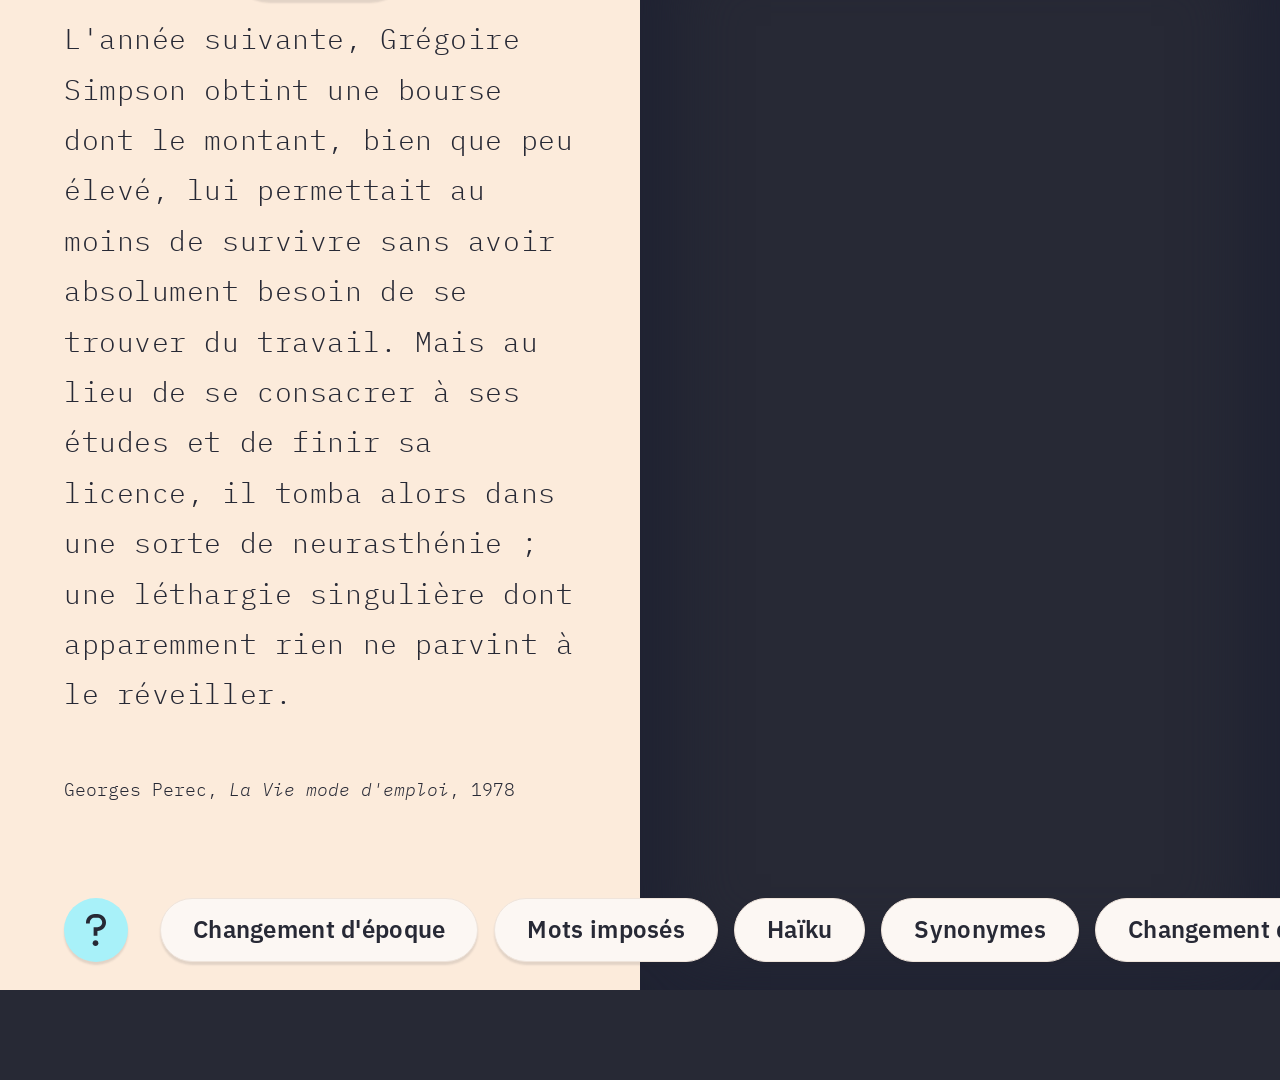
==== commit c0c1b8bd: "tourne-page à la reprise d'extrait Au clic sur « Nouvel extrait », la page droite se replie sur la g" ====
--- a/static/index.html
+++ b/static/index.html
@@ -17,13 +17,14 @@
                 <svg viewBox="0 0 29 40" fill="none" xmlns="http://www.w3.org/2000/svg"><path d="M1.63125 26.7274C1.02708 25.6329 0.604167 24.5306 0.3625 23.4207C0.120833 22.3109 0 21.1783 0 20.0229C0 16.0396 1.42734 12.6112 4.28202 9.73774C7.13673 6.86431 10.5427 5.4276 14.5 5.4276H16.4485L12.8234 1.77879L14.5906 0L21.3423 6.7959L14.5906 13.5918L12.7781 11.7674L16.3577 8.1642H14.5C11.2677 8.1642 8.4961 9.32726 6.18515 11.6534C3.87423 13.9795 2.71875 16.7693 2.71875 20.0229C2.71875 20.9046 2.80182 21.7407 2.96798 22.5314C3.13412 23.322 3.33802 24.0669 3.57969 24.7663L1.63125 26.7274ZM14.3188 40L7.56719 33.2041L14.3188 26.4081L16.086 28.187L12.4609 31.8359H14.5C17.7323 31.8359 20.5039 30.6727 22.8149 28.3466C25.1257 26.0206 26.2813 23.2307 26.2813 19.9771C26.2813 19.0954 26.2057 18.2593 26.0548 17.4687C25.9037 16.678 25.677 15.9331 25.375 15.2337L27.3235 13.2725C27.9276 14.3671 28.3581 15.4694 28.6149 16.5793C28.8717 17.6891 29 18.8217 29 19.9771C29 23.9604 27.5726 27.3889 24.718 30.2623C21.8632 33.1357 18.4573 34.5724 14.5 34.5724H12.4609L16.086 38.2211L14.3188 40Z"/></svg>
                 <span>Nouvel extrait</span>
             </button>
-            <div class="text-content-original">L'année suivante, Grégoire Simpson obtint une bourse dont le montant,
-                bien que peu élevé, lui permettait au moins de survivre sans avoir absolument besoin de se trouver du travail.
-                Mais au lieu de se consacrer à ses études et de finir sa licence, il tomba alors dans une sorte de neurasthénie ;
-                une léthargie singulière dont apparemment rien ne parvint à le réveiller.
+            <div id="left-content" class="left-text-block">
+                <div class="text-content-original">L'année suivante, Grégoire Simpson obtint une bourse dont le montant,
+                    bien que peu élevé, lui permettait au moins de survivre sans avoir absolument besoin de se trouver du travail.
+                    Mais au lieu de se consacrer à ses études et de finir sa licence, il tomba alors dans une sorte de neurasthénie ;
+                    une léthargie singulière dont apparemment rien ne parvint à le réveiller.
+                </div>
+                <div class="text-source">Georges Perec, <em>La Vie mode d'emploi</em>, 1978</div>
             </div>
-            <div class="text-source">Georges Perec, <span class="text-source-italic">La Vie mode d'emploi</span>, 1978 <br> Extrait n° <span id="current-extract-id">11</span></div>
-
         </div>
         <div class="page" id="right">
             <div id="constraint-badge">
@@ -39,13 +40,31 @@
             </div>
             <div id="overlay"></div>
         </div>
+
+        <div id="left-page-shadow"></div>
+
+        <div id="page-flap">
+            <div class="flap-face front">
+                <div class="flap-face-inner">
+                    <div id="flap-front"></div>
+                    <div class="shade"></div>
+                </div>
+            </div>
+            <div class="flap-face back">
+                <div class="flap-face-inner left-text-block">
+                    <div class="text-content-original" id="flap-back-text"></div>
+                    <div class="text-source">Georges Perec, <em>La Vie mode d'emploi</em>, 1978</div>
+                    <div class="shade"></div>
+                </div>
+            </div>
+        </div>
     </div>
 
     <div id="help-panel">
         <div class="help-main">
             <div id="help-intro">
                 <h1>Jeux d'écriture</h1>
-                <p>À partir d'un extrait de <em>La Vie mode d'emploi</em> de Georges Perec, six contraintes d'écriture — inspirées des pratiques oulipiennes — transforment le texte source.<br>Explorez comment la forme modifie le sens, et comment une même matière narrative peut donner naissance à des textes radicalement différents.</p>
+                <p>À partir d'un extrait de <em>La Vie mode d'emploi</em> de Georges Perec, six contraintes d'écriture — inspirées des pratiques oulipistes — transforment le texte source.<br>Explorez comment la forme modifie le sens, et comment une même matière narrative peut donner naissance à des textes radicalement différents.</p>
             </div>
             <div id="help-constraints-grid">
                 <div class="help-card">
@@ -75,20 +94,13 @@
             </div>
         </div>
         <div id="help-legal">
-                <div>
-                    <p>Le modèle Gemma de Google DeepMind tourne en local sur un Apple M4 Pro.  <br>La consommation d’énergie par requête est au maximum de 0,19 Wh (NB : 0,34 Wh avec ChatGPT, 0,3 à 3 Wh pour une requête Google en fonction de la complexité).</p> <br>
-
-
-                    <p class="no-version">Version 1.0 - 04 Sep </p>
-                    <p>
-                        Conception et réalisation : 
-                        Teklia et reciproque <br>
-                        Production :
-                        BnF, 2026
-                    </p>
-                
+            <div>
+                <p>MENTIONS LÉGALES - Pulvinar ultricies risus erat dignissim ultricies ac erat nisl volutpat. Aenean platea faucibus vestibulum justo nullam risus facilisi nulla commodo. Ultricies amet lacus mollis pretium feugiat orci. Dolor in ornare dolor rutrum. Sed purus massa elementum non feugiat. Aenean arcu nulla mattis magna sit. Etiam sit donec vivamus sed nascetur fusce. Eu suspendisse in tempus vitae. Ut amet netus purus mus pretium amet phasellus. Elit quis ac sit turpis tristique eu. Quis eu mattis massa consequat vulputate in habitant eros. Mauris massa egestas sagittis vulputate donec integer laoreet.</p>
             </div>
-
+            <div>
+                <p>Le modèle Gemma de Google DeepMind tourne en local sur un Apple M4 Pro. La consommation d’énergie par requête est au maximum de 0,19 Wh (NB : 0,34 Wh avec ChatGPT, 0,3 à 3 Wh pour une requête Google en fonction de la complexité).</p>
+                <br><p class="no-version">Version 0.1 - Thu Jul 30 2026 14:46:40 </p>
+            </div>
         </div>
     </div>
 
--- a/static/css/style.css
+++ b/static/css/style.css
@@ -65,14 +65,14 @@
 
     /* ===== Surfaces ===== */
     --color-app-bg:       #F7A359;                  /* fond de l'application, hors pages */
-    --color-page-bg:      #FDF4E2;                  /* page gauche — papier */
+    --color-page-bg:      #FCEBDB;                  /* page gauche — papier */
     --color-canvas-bg:    #272935;                  /* page droite — canvas d'animation */
     --color-help-bg:      #4F5A9D;                  /* panneau d'aide */
     --color-idle-veil:    rgba(39, 41, 53, 0.4);    /* voile du mode inactif, dérivé de --color-canvas-bg */
 
     /* ===== Textes ===== */
-    --color-text-on-help:   #FDF4E2;                     /* libellés et icônes sur fonds de la notice d'aide */
-    --color-text-on-dark:   #FDF4E2;                     /* libellés et icônes sur fonds sombres */
+    --color-text-on-help:   #FCEBDB;                     /* libellés et icônes sur fonds de la notice d'aide */
+    --color-text-on-dark:   #FCEBDB;                     /* libellés et icônes sur fonds sombres */
     --color-text-on-light:  #272935;                     /* libellés et icônes sur fonds clairs */
 
     /* ===== Composants ===== */
@@ -131,8 +131,8 @@
     font-size: 24px;
 
     display: flex;
-    width: 100vw;
-    height: 100vh;
+    width: 1920px;
+    height: 1080px;
     flex-direction: column;
     justify-content: center;
     align-items: center;
@@ -156,6 +156,8 @@
     height: 100%;
     display: flex;
     align-items: center;
+    position: relative;
+    perspective: 3400px;   /* profondeur du tourne-page (cf. #page-flap) */
 }
 
 .page {
@@ -165,18 +167,25 @@
 }
 
 #left {
+    padding: 0 64px 80px;
+    background-color: var(--color-page-bg);
+}
+#left { position: relative; overflow: hidden; }
+#right { position: relative; overflow: hidden;}
+
+/* Bloc texte + citation de la page gauche — partagé avec la face arrière du
+   rabat (cf. #page-flap) : les deux doivent centrer exactement le même
+   contenu, sinon le texte saute au moment où le rabat se pose. */
+.left-text-block {
+    width: 100%;
+    height: 100%;
     display: flex;
     flex-direction: column;
     align-items: flex-start;
     justify-content: center;
     gap: 54px;
-
-    padding: 0 64px 80px;
-
-    background-color: var(--color-page-bg);
-}
-#left { position: relative; overflow: hidden; }
-#right { position: relative; overflow: hidden;}
+    box-sizing: border-box;
+}
 
 /* Couche défilable : le canvas peut être plus haut que l'écran quand le texte
    généré déborde (main.js l'agrandit à la hauteur réelle du texte). La vignette
@@ -352,7 +361,6 @@
     cursor: default;
     color: var(--color-btn-text-disabled);
     box-shadow: none;
-    border: none;
 }
 
 .btn-contrainte.active:disabled {
@@ -631,7 +639,6 @@
     cursor: default;
     color: var(--color-btn-text-disabled);
     box-shadow: none;
-    border: none;
 }
 
 #btn-renew-extract:disabled svg {
@@ -651,20 +658,164 @@
     transform: scale(0.85);
 }
 
-#btn-renew-extract:disabled:active svg {
-    transform: scale(1);
-}
-
-
 .no-version {
     color: #FFFFFF05;
     cursor: pointer;
 }
 
 .no-version:hover {
-    color:var(--color-text-on-dark) 
-}
-
-.text-source-italic {
-    font-style: italic;
+    color:var(--color-text-on-dark)
+}
+
+/* ==========================================
+   Tourne-page (transition « Nouvel extrait »)
+   ========================================== */
+
+/* Rabat qui pivote depuis la reliure : sa face avant montre la page droite
+   telle qu'elle était (capture du canvas + copies des calques HTML posés
+   dessus), sa face arrière la nouvelle page gauche. Le vrai DOM ne bascule
+   qu'une fois le rabat posé à plat (cf. ui.js → playPageFlip) — pendant la
+   rotation, la perspective réduit sa projection à moins que le rectangle
+   entier des pages, donc ce qui resterait visible en dessous doit encore
+   être l'ancien contenu (cf. main.js → renewExtract, qui lance la
+   dissolution du canevas dès le départ pour cette même raison). */
+#page-flap {
+    position: absolute;
+    top: 0;
+    left: 50%;
+    width: 50%;
+    height: 100%;
+    transform-style: preserve-3d;
+    transform-origin: left center;
+    z-index: 15;
+    display: none;
+    pointer-events: none;
+}
+
+#page-flap.flipping {
+    display: block;
+    animation: page-flip var(--flip-duration, 2000ms) cubic-bezier(0.61, 0.03, 0.34, 1) forwards;
+}
+
+/* La face n'a QUE la rotation et le masquage de son propre dos : combiner
+   overflow:hidden et backface-visibility:hidden sur un même élément est un
+   piège classique des navigateurs (Chrome/Safari) qui laisse alors passer la
+   face arrière, mirroir, au travers pendant la rotation au lieu de la
+   masquer. Le rognage du contenu est donc reporté sur .flap-face-inner,
+   élément séparé, sans transform propre.
+
+   backface-visibility reste posé en filet de sécurité, mais on ne s'y fie pas
+   seul : pendant une animation pilotée par le compositeur (donc pas pendant
+   une transform statique — c'est ce qui a trompé le premier test), plusieurs
+   moteurs recalculent mal quelle face regarde l'écran, et laissent filtrer la
+   face arrière en transparence, mirroir, passé 90°. On bascule donc en plus
+   sa visibility à la moitié de la rotation, via une seconde animation qui
+   partage la même durée que #page-flap.flipping, mais avec un timing en deux
+   paliers nets (steps(2, jump-none)) : contrairement à une intuition
+   naturelle, `visibility` sur deux seuls paliers 0 %/100 % ne bascule PAS à
+   mi-course quel que soit l'easing — la valeur "visible" y reste dominante
+   sur presque tout l'intervalle et ne cède qu'à l'extrémité opposée (vérifié
+   en pilotant les deux animations image par image via l'API Web Animations).
+   steps(2, jump-none) force un unique saut nettement à 50 % de la durée, ce
+   qui tombe à quelques millisecondes près sur le passage à -90° de la
+   rotation (qui suit sa propre courbe cubic-bezier). */
+.flap-face {
+    position: absolute;
+    inset: 0;
+    backface-visibility: hidden;
+    -webkit-backface-visibility: hidden;
+    box-sizing: border-box;
+}
+
+#page-flap.flipping .flap-face.front {
+    animation: flap-front-visibility var(--flip-duration, 2000ms) steps(2, jump-none) forwards;
+}
+#page-flap.flipping .flap-face.back {
+    animation: flap-back-visibility var(--flip-duration, 2000ms) steps(2, jump-none) forwards;
+}
+@keyframes flap-front-visibility {
+    0%   { visibility: visible; }
+    100% { visibility: hidden; }
+}
+@keyframes flap-back-visibility {
+    0%   { visibility: hidden; }
+    100% { visibility: visible; }
+}
+
+.flap-face.front {
+    background-color: var(--color-canvas-bg);
+}
+
+.flap-face.back {
+    background: var(--color-page-bg);
+    transform: rotateY(180deg);
+}
+
+.flap-face-inner {
+    position: absolute;
+    inset: 0;
+    overflow: hidden;
+    box-sizing: border-box;
+}
+
+.flap-face.back .flap-face-inner {
+    padding: 0 64px 80px;
+}
+
+#flap-front {
+    position: absolute;
+    inset: 0;
+}
+
+.shade {
+    position: absolute;
+    inset: 0;
+    pointer-events: none;
+}
+.front .shade {
+    background: linear-gradient(90deg, rgba(0, 0, 0, 0.5), rgba(0, 0, 0, 0) 45%);
+    animation: shade-front var(--flip-duration, 2000ms) cubic-bezier(0.61, 0.03, 0.34, 1) forwards;
+}
+.back .shade {
+    background: linear-gradient(270deg, rgba(0, 0, 0, 0.45), rgba(0, 0, 0, 0) 55%);
+    animation: shade-back var(--flip-duration, 2000ms) cubic-bezier(0.61, 0.03, 0.34, 1) forwards;
+}
+
+/* Ombre du rabat qui approche, projetée sur la page gauche restée en place. */
+#left-page-shadow {
+    position: absolute;
+    inset: 0;
+    z-index: 14;
+    pointer-events: none;
+    background: linear-gradient(90deg, rgba(0, 0, 0, 0.4), rgba(0, 0, 0, 0) 60%);
+    opacity: 0;
+}
+#left-page-shadow.casting {
+    animation: cast-shadow var(--flip-duration, 2000ms) cubic-bezier(0.61, 0.03, 0.34, 1) forwards;
+}
+
+@keyframes page-flip {
+    0%   { transform: rotateY(0deg); }
+    100% { transform: rotateY(-180deg); }
+}
+@keyframes shade-front {
+    0%   { opacity: 0; }
+    55%  { opacity: 1; }
+    100% { opacity: 1; }
+}
+@keyframes shade-back {
+    0%   { opacity: 1; }
+    55%  { opacity: 1; }
+    100% { opacity: 0; }
+}
+@keyframes cast-shadow {
+    0%   { opacity: 0; }
+    35%  { opacity: 0; }
+    62%  { opacity: 0.9; }
+    100% { opacity: 0; }
+}
+
+@media (prefers-reduced-motion: reduce) {
+    #page-flap.flipping, #left-page-shadow.casting,
+    .front .shade, .back .shade { animation-duration: 1ms !important; }
 }
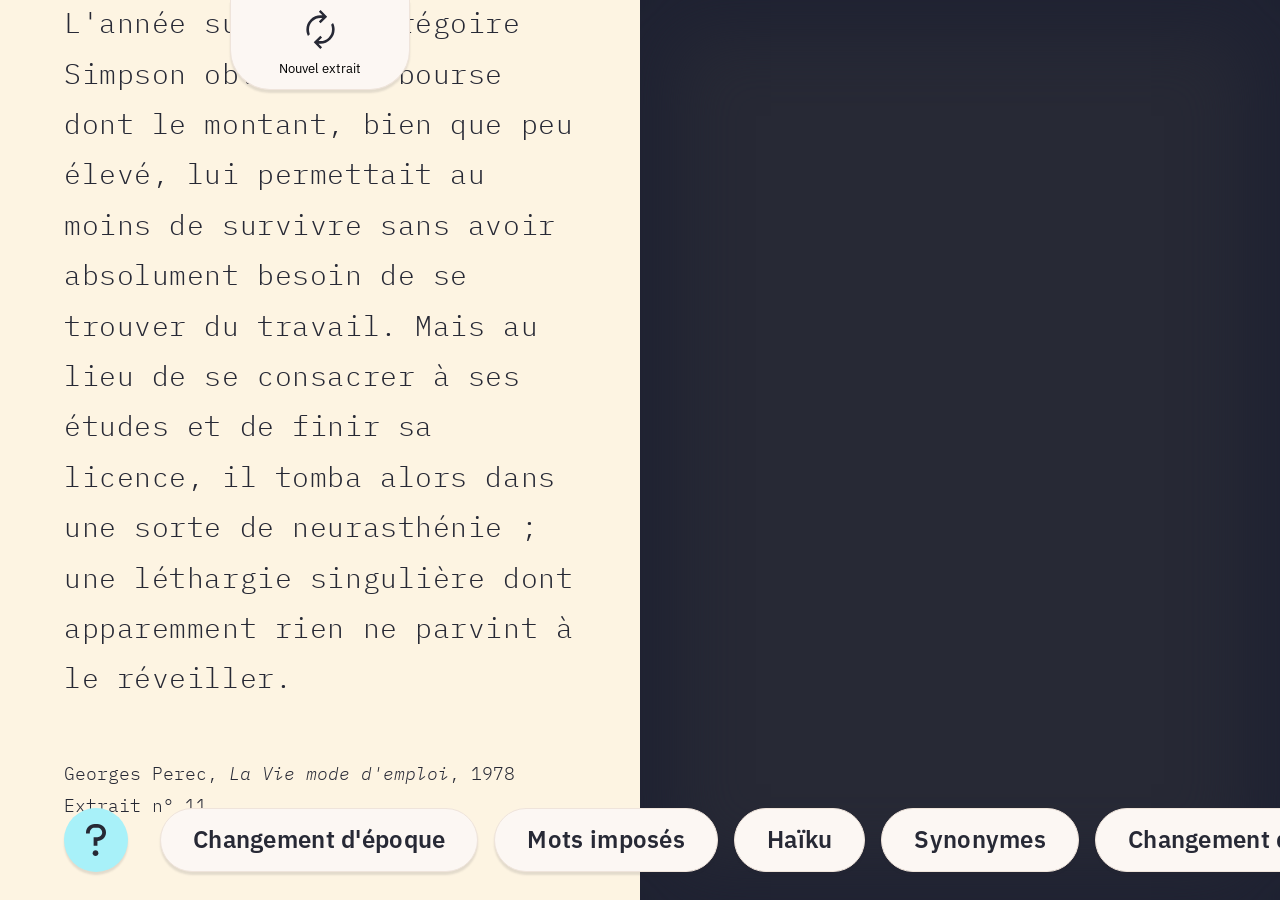
==== commit 32bb5788: "Merge branch 'main' of https://github.com/wendygervais-reciproque/BNF_Perec # Conflicts: #	static/cs" ====
--- a/static/index.html
+++ b/static/index.html
@@ -23,7 +23,7 @@
                     Mais au lieu de se consacrer à ses études et de finir sa licence, il tomba alors dans une sorte de neurasthénie ;
                     une léthargie singulière dont apparemment rien ne parvint à le réveiller.
                 </div>
-                <div class="text-source">Georges Perec, <em>La Vie mode d'emploi</em>, 1978</div>
+                <div class="text-source">Georges Perec, <span class="text-source-italic">La Vie mode d'emploi</span>, 1978 <br> Extrait n° <span id="current-extract-id">11</span></div>
             </div>
         </div>
         <div class="page" id="right">
@@ -53,7 +53,7 @@
             <div class="flap-face back">
                 <div class="flap-face-inner left-text-block">
                     <div class="text-content-original" id="flap-back-text"></div>
-                    <div class="text-source">Georges Perec, <em>La Vie mode d'emploi</em>, 1978</div>
+                    <div class="text-source">Georges Perec, <span class="text-source-italic">La Vie mode d'emploi</span>, 1978 <br> Extrait n° <span id="flap-back-extract-id"></span></div>
                     <div class="shade"></div>
                 </div>
             </div>
@@ -64,7 +64,7 @@
         <div class="help-main">
             <div id="help-intro">
                 <h1>Jeux d'écriture</h1>
-                <p>À partir d'un extrait de <em>La Vie mode d'emploi</em> de Georges Perec, six contraintes d'écriture — inspirées des pratiques oulipistes — transforment le texte source.<br>Explorez comment la forme modifie le sens, et comment une même matière narrative peut donner naissance à des textes radicalement différents.</p>
+                <p>À partir d'un extrait de <em>La Vie mode d'emploi</em> de Georges Perec, six contraintes d'écriture — inspirées des pratiques oulipiennes — transforment le texte source.<br>Explorez comment la forme modifie le sens, et comment une même matière narrative peut donner naissance à des textes radicalement différents.</p>
             </div>
             <div id="help-constraints-grid">
                 <div class="help-card">
@@ -94,13 +94,20 @@
             </div>
         </div>
         <div id="help-legal">
-            <div>
-                <p>MENTIONS LÉGALES - Pulvinar ultricies risus erat dignissim ultricies ac erat nisl volutpat. Aenean platea faucibus vestibulum justo nullam risus facilisi nulla commodo. Ultricies amet lacus mollis pretium feugiat orci. Dolor in ornare dolor rutrum. Sed purus massa elementum non feugiat. Aenean arcu nulla mattis magna sit. Etiam sit donec vivamus sed nascetur fusce. Eu suspendisse in tempus vitae. Ut amet netus purus mus pretium amet phasellus. Elit quis ac sit turpis tristique eu. Quis eu mattis massa consequat vulputate in habitant eros. Mauris massa egestas sagittis vulputate donec integer laoreet.</p>
+                <div>
+                    <p>Le modèle Gemma de Google DeepMind tourne en local sur un Apple M4 Pro.  <br>La consommation d’énergie par requête est au maximum de 0,19 Wh (NB : 0,34 Wh avec ChatGPT, 0,3 à 3 Wh pour une requête Google en fonction de la complexité).</p> <br>
+
+
+                    <p class="no-version">Version 1.0 - 04 Sep </p>
+                    <p>
+                        Conception et réalisation : 
+                        Teklia et reciproque <br>
+                        Production :
+                        BnF, 2026
+                    </p>
+                
             </div>
-            <div>
-                <p>Le modèle Gemma de Google DeepMind tourne en local sur un Apple M4 Pro. La consommation d’énergie par requête est au maximum de 0,19 Wh (NB : 0,34 Wh avec ChatGPT, 0,3 à 3 Wh pour une requête Google en fonction de la complexité).</p>
-                <br><p class="no-version">Version 0.1 - Thu Jul 30 2026 14:46:40 </p>
-            </div>
+
         </div>
     </div>
 
--- a/static/css/style.css
+++ b/static/css/style.css
@@ -65,14 +65,14 @@
 
     /* ===== Surfaces ===== */
     --color-app-bg:       #F7A359;                  /* fond de l'application, hors pages */
-    --color-page-bg:      #FCEBDB;                  /* page gauche — papier */
+    --color-page-bg:      #FDF4E2;                  /* page gauche — papier */
     --color-canvas-bg:    #272935;                  /* page droite — canvas d'animation */
     --color-help-bg:      #4F5A9D;                  /* panneau d'aide */
     --color-idle-veil:    rgba(39, 41, 53, 0.4);    /* voile du mode inactif, dérivé de --color-canvas-bg */
 
     /* ===== Textes ===== */
-    --color-text-on-help:   #FCEBDB;                     /* libellés et icônes sur fonds de la notice d'aide */
-    --color-text-on-dark:   #FCEBDB;                     /* libellés et icônes sur fonds sombres */
+    --color-text-on-help:   #FDF4E2;                     /* libellés et icônes sur fonds de la notice d'aide */
+    --color-text-on-dark:   #FDF4E2;                     /* libellés et icônes sur fonds sombres */
     --color-text-on-light:  #272935;                     /* libellés et icônes sur fonds clairs */
 
     /* ===== Composants ===== */
@@ -131,8 +131,8 @@
     font-size: 24px;
 
     display: flex;
-    width: 1920px;
-    height: 1080px;
+    width: 100vw;
+    height: 100vh;
     flex-direction: column;
     justify-content: center;
     align-items: center;
@@ -361,6 +361,7 @@
     cursor: default;
     color: var(--color-btn-text-disabled);
     box-shadow: none;
+    border: none;
 }
 
 .btn-contrainte.active:disabled {
@@ -639,6 +640,7 @@
     cursor: default;
     color: var(--color-btn-text-disabled);
     box-shadow: none;
+    border: none;
 }
 
 #btn-renew-extract:disabled svg {
@@ -657,6 +659,11 @@
 #btn-help svg:active {
     transform: scale(0.85);
 }
+
+#btn-renew-extract:disabled:active svg {
+    transform: scale(1);
+}
+
 
 .no-version {
     color: #FFFFFF05;
@@ -818,4 +825,8 @@
 @media (prefers-reduced-motion: reduce) {
     #page-flap.flipping, #left-page-shadow.casting,
     .front .shade, .back .shade { animation-duration: 1ms !important; }
+}
+
+.text-source-italic {
+    font-style: italic;
 }
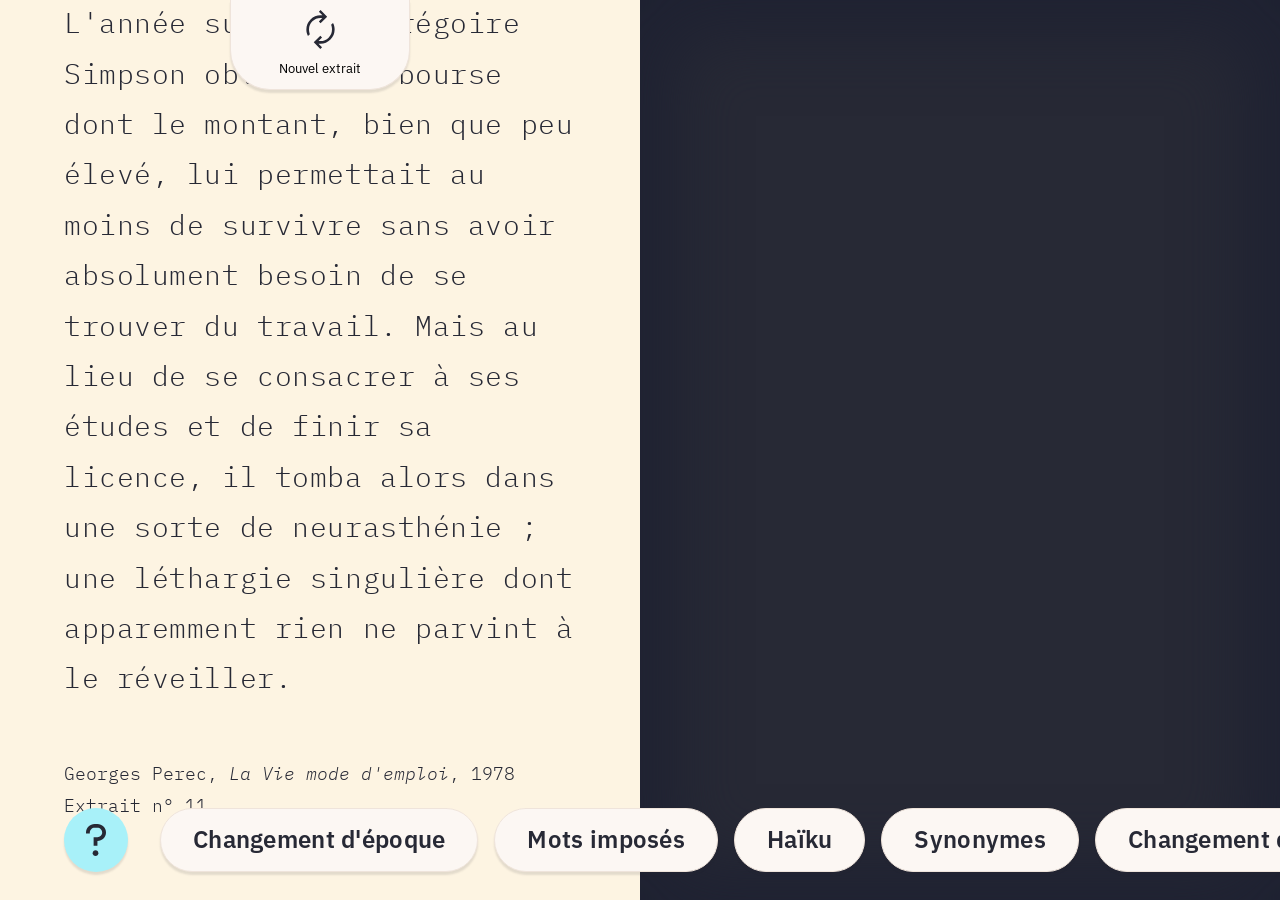
==== commit 3e2b0d14: "curseur : bascule via touche c, feedback visuel au clic/tactile Le curseur reste masqué par défaut m" ====
--- a/static/index.html
+++ b/static/index.html
@@ -3,11 +3,11 @@
 
 <head>
     <meta charset="utf-8">
-    <title>Perec staging</title>
+    <title>Perec</title>
     <meta name="description" content="">
     <meta name="viewport" content="width=device-width, initial-scale=1">
     <link rel="stylesheet" href="css/style.css">
-    <link rel="icon" href="favicon.ico" />
+    <link rel="icon" href="icon.png" />
 </head>
 
 <body>
@@ -129,6 +129,7 @@
         </div>
     </div>
 
+    <script type="module" src="js/cursor.js"></script>
     <script type="module" src="js/main.js"></script>
 </body>
 
--- a/static/css/style.css
+++ b/static/css/style.css
@@ -61,6 +61,42 @@
     font-display: block;
 }
 
+/* Masqué par défaut (interface tactile) ; la touche « c » (cursor.js) retire
+   .hide-cursor de <html> pour le faire réapparaître. */
+html.hide-cursor * {
+    cursor: none !important;
+}
+
+/* Feedback de clic/tactile — le protocole de l'écran ne le fournit pas,
+   simulé ici (cursor.js) par un rond translucide qui grandit et s'estompe
+   au point de contact. mix-blend-mode: difference s'inverse selon le fond
+   (sombre sur la page claire, clair sur le canvas sombre), pour rester
+   visible partout sans connaître les couleurs sous-jacentes. */
+.click-ripple {
+    position: fixed;
+    z-index: 9999;
+    width: 40px;
+    height: 40px;
+    margin-left: -20px;
+    margin-top: -20px;
+    border-radius: 50%;
+    background: rgba(255, 255, 255, 0.65);
+    mix-blend-mode: difference;
+    pointer-events: none;
+    animation: click-ripple-anim 0.5s ease-out forwards;
+}
+
+@keyframes click-ripple-anim {
+    from {
+        opacity: 1;
+        transform: scale(0.3);
+    }
+    to {
+        opacity: 0;
+        transform: scale(1.4);
+    }
+}
+
 :root {
 
     /* ===== Surfaces ===== */
@@ -111,6 +147,14 @@
     /* === Polices === */
     --font-ibm-plex-sans: 'IBM Plex Sans', system-ui, sans-serif;
     --font-ibm-plex-mono: 'IBM Plex Mono', ui-monospace, monospace;
+
+    /* Durée du tourne-page (ui.js → playPageFlip la réécrit en direct).
+       Source unique : les 6 animations de #page-flap (rotation, bascules de
+       visibilité front/back, ombrages, projection d'ombre) doivent rester
+       synchronisées, donc partager exactement la même valeur — les redondances
+       passées (un fallback littéral différent recopié dans chaque règle) ont
+       fini par diverger silencieusement les unes des autres. */
+    --flip-duration: 2000ms;
 }
 html
 {
@@ -136,6 +180,7 @@
     flex-direction: column;
     justify-content: center;
     align-items: center;
+    user-select: none;
 }
 
 canvas {
@@ -215,6 +260,13 @@
     box-shadow: 0px 0px 67px 36px var(--color-canvas-vignette) inset;
     -webkit-box-shadow: 0px 0px 67px 36px var(--color-canvas-vignette) inset;
     -moz-box-shadow: 0px 0px 67px 36px var(--color-canvas-vignette) inset;
+
+    /* L'ombre ne change jamais, mais empilée juste au-dessus d'un canvas qui
+       s'invalide à 60 im/s, WebKit la recompose entièrement à chaque frame
+       plutôt que de mettre en cache son calque (~230ms/frame mesurés au
+       Web Inspector). will-change force la promotion sur son propre calque
+       GPU, peint une fois puis réutilisé tel quel. */
+    will-change: transform;
 }
 
 .text-content-original {
@@ -699,9 +751,17 @@
     pointer-events: none;
 }
 
+/* Rendu visible (donc peint) une image avant que .flipping ne démarre la
+   rotation — cf. le commentaire dans ui.js → playPageFlip : sans ce délai
+   d'une frame, WebKit anime parfois la couche 3D avant d'avoir fini de
+   peindre le canvas capturé qu'elle contient, et le rabat tourne à vide. */
+#page-flap.visible {
+    display: block;
+}
+
 #page-flap.flipping {
     display: block;
-    animation: page-flip var(--flip-duration, 2000ms) cubic-bezier(0.61, 0.03, 0.34, 1) forwards;
+    animation: page-flip var(--flip-duration) cubic-bezier(0.61, 0.03, 0.34, 1) forwards;
 }
 
 /* La face n'a QUE la rotation et le masquage de son propre dos : combiner
@@ -735,18 +795,30 @@
 }
 
 #page-flap.flipping .flap-face.front {
-    animation: flap-front-visibility var(--flip-duration, 2000ms) steps(2, jump-none) forwards;
+    animation: flap-front-visibility var(--flip-duration) linear forwards;
 }
 #page-flap.flipping .flap-face.back {
-    animation: flap-back-visibility var(--flip-duration, 2000ms) steps(2, jump-none) forwards;
-}
+    animation: flap-back-visibility var(--flip-duration) linear forwards;
+}
+
+/* steps(2, jump-none) coupait pile à 50% du TEMPS écoulé — mais la rotation
+   (cf. @keyframes page-flip) suit un cubic-bezier(0.61, 0.03, 0.34, 1), pas
+   une progression linéaire : à 50% du temps, le rabat n'est pas encore à
+   -90°. Bascule replacée à 47.71%, le point du temps où cette courbe
+   atteint réellement -90° (calculé par résolution numérique de la bézier) —
+   sinon on voit sauter le contenu d'une face à l'autre avant que le rabat ne
+   soit effectivement de profil. */
 @keyframes flap-front-visibility {
-    0%   { visibility: visible; }
-    100% { visibility: hidden; }
+    0%      { visibility: visible; }
+    47.71%  { visibility: visible; }
+    47.72%  { visibility: hidden; }
+    100%    { visibility: hidden; }
 }
 @keyframes flap-back-visibility {
-    0%   { visibility: hidden; }
-    100% { visibility: visible; }
+    0%      { visibility: hidden; }
+    47.71%  { visibility: hidden; }
+    47.72%  { visibility: visible; }
+    100%    { visibility: visible; }
 }
 
 .flap-face.front {
@@ -781,11 +853,11 @@
 }
 .front .shade {
     background: linear-gradient(90deg, rgba(0, 0, 0, 0.5), rgba(0, 0, 0, 0) 45%);
-    animation: shade-front var(--flip-duration, 2000ms) cubic-bezier(0.61, 0.03, 0.34, 1) forwards;
+    animation: shade-front var(--flip-duration) cubic-bezier(0.61, 0.03, 0.34, 1) forwards;
 }
 .back .shade {
     background: linear-gradient(270deg, rgba(0, 0, 0, 0.45), rgba(0, 0, 0, 0) 55%);
-    animation: shade-back var(--flip-duration, 2000ms) cubic-bezier(0.61, 0.03, 0.34, 1) forwards;
+    animation: shade-back var(--flip-duration) cubic-bezier(0.61, 0.03, 0.34, 1) forwards;
 }
 
 /* Ombre du rabat qui approche, projetée sur la page gauche restée en place. */
@@ -798,7 +870,7 @@
     opacity: 0;
 }
 #left-page-shadow.casting {
-    animation: cast-shadow var(--flip-duration, 2000ms) cubic-bezier(0.61, 0.03, 0.34, 1) forwards;
+    animation: cast-shadow var(--flip-duration) cubic-bezier(0.61, 0.03, 0.34, 1) forwards;
 }
 
 @keyframes page-flip {
